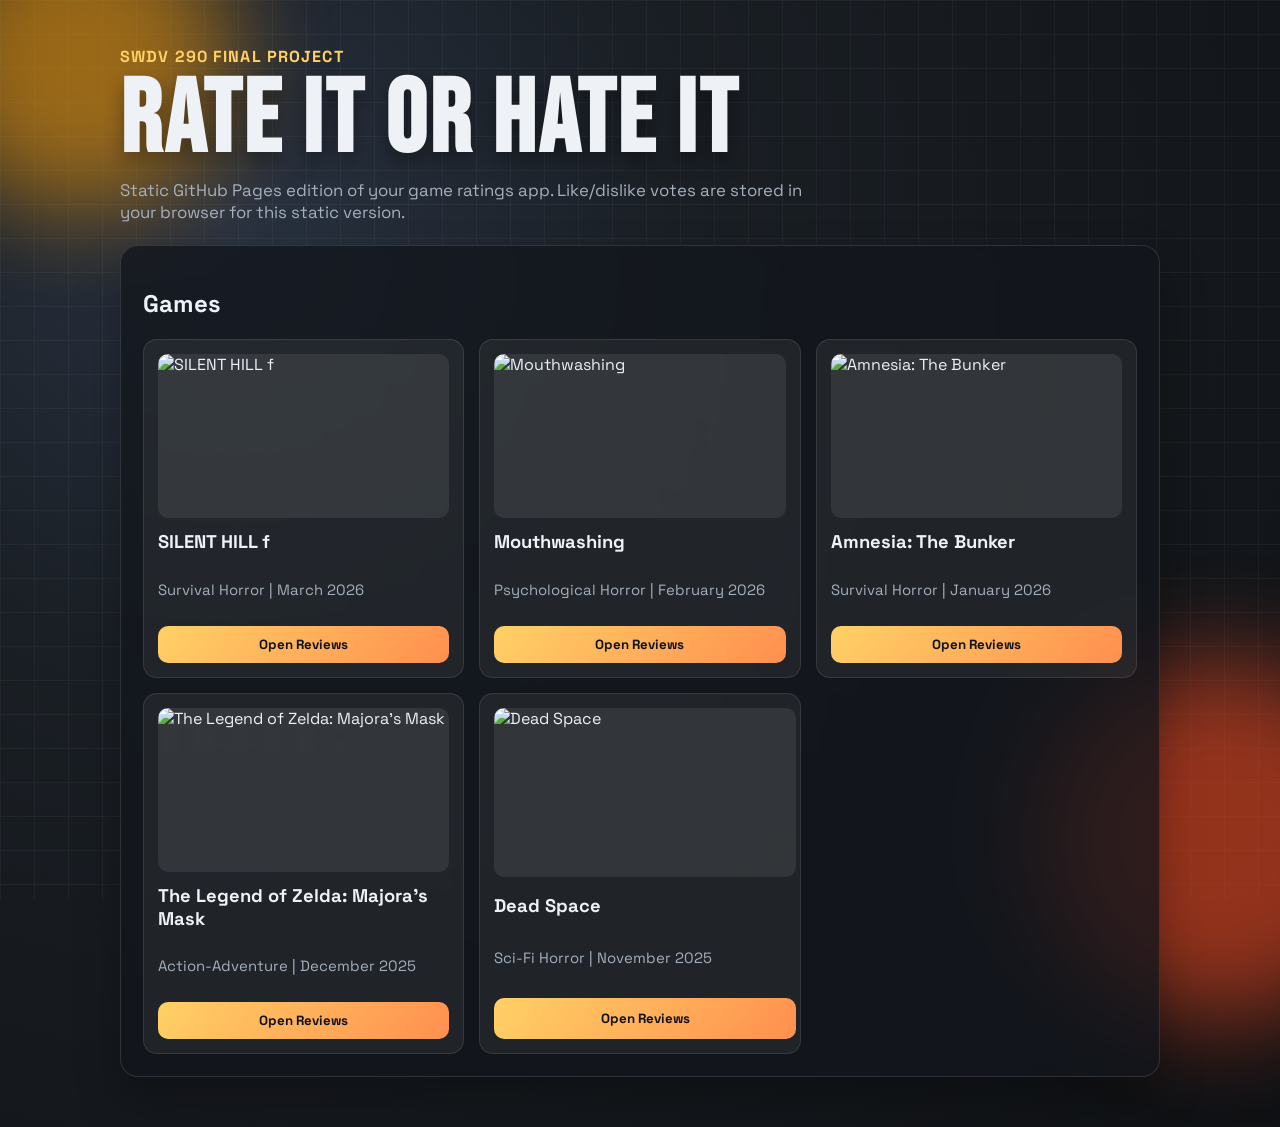
==== docs/index.html @ f2ff6d08 "Initial project upload" ====
<!doctype html>
<html lang="en-US">
  <head>
    <meta charset="utf-8" />
    <meta name="viewport" content="width=device-width, initial-scale=1" />
    <title>Rate It or Hate It</title>
    <link rel="preconnect" href="https://fonts.googleapis.com" />
    <link rel="preconnect" href="https://fonts.gstatic.com" crossorigin />
    <link href="https://fonts.googleapis.com/css2?family=Bebas+Neue&family=Space+Grotesk:wght@400;600;700&display=swap" rel="stylesheet" />
    <link rel="stylesheet" href="assets/styles.css" />
  </head>
  <body>
    <div class="bg-grid"></div>
    <div class="bg-glow bg-glow-one"></div>
    <div class="bg-glow bg-glow-two"></div>

    <main class="app-shell">
      <header class="hero">
        <p class="eyebrow">SWDV 290 Final Project</p>
        <h1>Rate It or Hate It</h1>
        <p class="hero-copy">
          Static GitHub Pages edition of your game ratings app.
          Like/dislike votes are stored in your browser for this static version.
        </p>
      </header>

      <section id="list-view" class="panel"></section>
      <section id="detail-view" class="panel hidden"></section>
    </main>

    <script src="assets/app.js" defer></script>
  </body>
</html>
---- docs/assets/styles.css ----
:root {
  --bg: #0f1114;
  --panel: rgba(19, 23, 29, 0.78);
  --panel-border: rgba(255, 255, 255, 0.12);
  --text: #eef2f7;
  --muted: #a4afbd;
  --accent: #ff4d21;
  --accent-2: #ffd166;
  --good: #2fd47b;
  --bad: #ff5b6e;
  --shadow: 0 22px 45px rgba(0, 0, 0, 0.28);
}

* {
  box-sizing: border-box;
}

body {
  margin: 0;
  min-height: 100vh;
  font-family: "Space Grotesk", sans-serif;
  color: var(--text);
  background: radial-gradient(circle at 18% 20%, #293241 0%, #1a1f25 32%, #0f1114 100%);
  overflow-x: hidden;
}

.bg-grid {
  position: fixed;
  inset: 0;
  pointer-events: none;
  background-image: linear-gradient(rgba(255, 255, 255, 0.04) 1px, transparent 1px),
    linear-gradient(90deg, rgba(255, 255, 255, 0.04) 1px, transparent 1px);
  background-size: 34px 34px;
  z-index: -3;
}

.bg-glow {
  position: fixed;
  z-index: -2;
  border-radius: 999px;
  filter: blur(50px);
  opacity: 0.55;
  animation: pulse 7s ease-in-out infinite;
}

.bg-glow-one {
  width: 300px;
  height: 300px;
  background: #fd9e02;
  top: -90px;
  left: -70px;
}

.bg-glow-two {
  width: 360px;
  height: 360px;
  background: #ff4d21;
  bottom: -120px;
  right: -120px;
  animation-delay: 1.6s;
}

@keyframes pulse {
  0%,
  100% {
    transform: scale(0.95);
  }
  50% {
    transform: scale(1.08);
  }
}

.app-shell {
  width: min(1040px, 92vw);
  margin: 0 auto;
  padding: 30px 0 50px;
}

.hero {
  margin-bottom: 22px;
  animation: slide-in 0.6s ease-out;
}

.eyebrow {
  letter-spacing: 0.07em;
  text-transform: uppercase;
  color: var(--accent-2);
  font-weight: 700;
  margin-bottom: 8px;
}

.hero h1 {
  margin: 0;
  font-family: "Bebas Neue", sans-serif;
  letter-spacing: 0.03em;
  font-size: clamp(3.2rem, 10vw, 6.4rem);
  line-height: 0.92;
  text-shadow: 0 9px 20px rgba(0, 0, 0, 0.35);
}

.hero-copy {
  max-width: 700px;
  color: var(--muted);
  margin-top: 10px;
  font-size: 1.05rem;
}

.panel {
  border: 1px solid var(--panel-border);
  background: var(--panel);
  border-radius: 18px;
  backdrop-filter: blur(8px);
  box-shadow: var(--shadow);
  padding: 22px;
  animation: slide-in 0.55s ease-out;
}

.hidden {
  display: none;
}

.game-grid {
  display: grid;
  grid-template-columns: repeat(auto-fit, minmax(260px, 1fr));
  gap: 15px;
}

.game-card {
  display: grid;
  gap: 12px;
  background: rgba(255, 255, 255, 0.06);
  border: 1px solid rgba(255, 255, 255, 0.1);
  border-radius: 14px;
  padding: 14px;
  transform: translateY(0);
  transition: transform 0.25s ease, border-color 0.25s ease;
}

.game-card:hover {
  transform: translateY(-5px);
  border-color: rgba(255, 255, 255, 0.28);
}

.cover {
  width: 100%;
  aspect-ratio: 16 / 9;
  object-fit: cover;
  border-radius: 10px;
  background: rgba(255, 255, 255, 0.08);
}

.game-title {
  margin: 0;
  font-size: 1.15rem;
}

.game-meta {
  color: var(--muted);
  font-size: 0.93rem;
}

.btn {
  border: none;
  border-radius: 10px;
  padding: 10px 12px;
  cursor: pointer;
  font-weight: 700;
  font-family: inherit;
  transition: transform 0.2s ease, filter 0.2s ease;
}

.btn:hover {
  transform: translateY(-1px);
  filter: brightness(1.06);
}

.btn-primary {
  color: #101318;
  background: linear-gradient(130deg, #ffd166, #ff8f4f);
}

.btn-back {
  color: var(--text);
  background: rgba(255, 255, 255, 0.12);
}

.detail-header {
  display: grid;
  grid-template-columns: 220px 1fr;
  gap: 18px;
  margin-bottom: 20px;
}

.detail-cover {
  width: 100%;
  border-radius: 12px;
  aspect-ratio: 1 / 1;
  object-fit: cover;
  background: rgba(255, 255, 255, 0.08);
}

.review-list {
  display: grid;
  gap: 12px;
}

.review-item {
  border: 1px solid rgba(255, 255, 255, 0.1);
  border-radius: 12px;
  background: rgba(255, 255, 255, 0.05);
  padding: 14px;
}

.review-text {
  margin: 0 0 10px;
}

.vote-row {
  display: flex;
  gap: 10px;
}

.vote-btn {
  border: none;
  border-radius: 9px;
  padding: 8px 11px;
  color: #0f1114;
  font-weight: 700;
  cursor: pointer;
}

.vote-like {
  background: var(--good);
}

.vote-dislike {
  background: var(--bad);
}

.video-link {
  display: inline-block;
  margin-top: 8px;
  color: var(--accent-2);
  font-weight: 700;
}

.empty {
  color: var(--muted);
}

@keyframes slide-in {
  from {
    opacity: 0;
    transform: translateY(8px);
  }
  to {
    opacity: 1;
    transform: translateY(0);
  }
}

@media (max-width: 760px) {
  .app-shell {
    width: min(1040px, 95vw);
    padding-top: 20px;
  }

  .panel {
    padding: 16px;
  }

  .detail-header {
    grid-template-columns: 1fr;
  }

  .detail-cover {
    aspect-ratio: 16 / 9;
    max-height: 280px;
  }
}
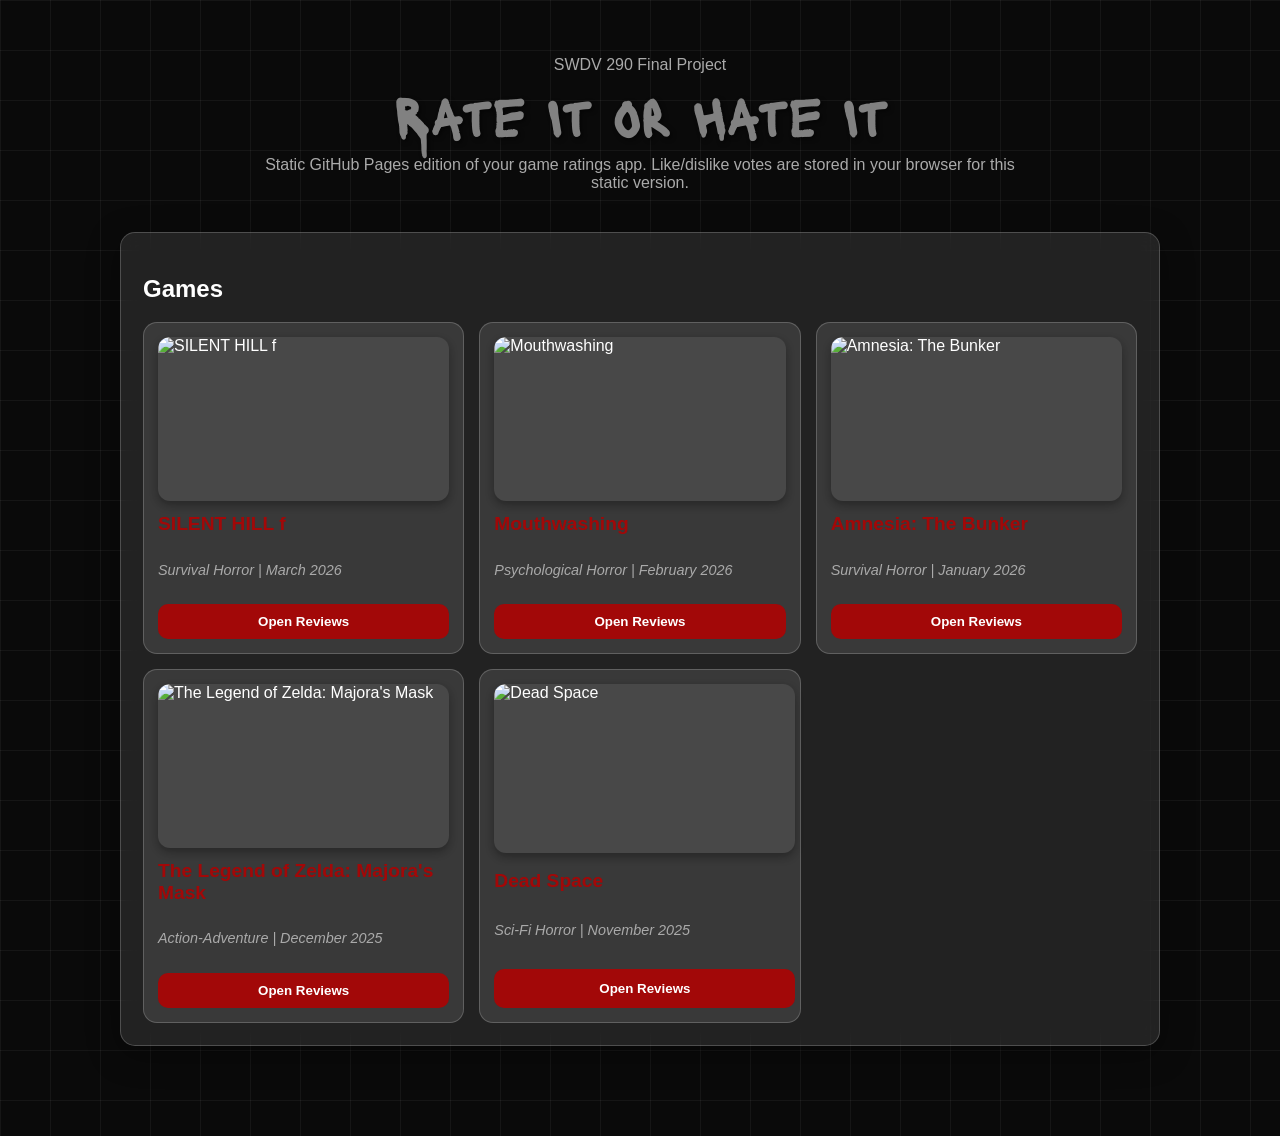
==== commit bb873258: "Restore original Pages styling" ====
--- a/docs/index.html
+++ b/docs/index.html
@@ -6,7 +6,7 @@
     <title>Rate It or Hate It</title>
     <link rel="preconnect" href="https://fonts.googleapis.com" />
     <link rel="preconnect" href="https://fonts.gstatic.com" crossorigin />
-    <link href="https://fonts.googleapis.com/css2?family=Bebas+Neue&family=Space+Grotesk:wght@400;600;700&display=swap" rel="stylesheet" />
+    <link href="https://fonts.googleapis.com/css2?family=Lacquer&family=Arial:wght@400;700&display=swap" rel="stylesheet" />
     <link rel="stylesheet" href="assets/styles.css" />
   </head>
   <body>
--- a/docs/assets/styles.css
+++ b/docs/assets/styles.css
@@ -1,14 +1,15 @@
 :root {
-  --bg: #0f1114;
-  --panel: rgba(19, 23, 29, 0.78);
-  --panel-border: rgba(255, 255, 255, 0.12);
-  --text: #eef2f7;
-  --muted: #a4afbd;
-  --accent: #ff4d21;
-  --accent-2: #ffd166;
-  --good: #2fd47b;
-  --bad: #ff5b6e;
-  --shadow: 0 22px 45px rgba(0, 0, 0, 0.28);
+  --bg: #0a0a0a;
+  --panel: rgba(255, 255, 255, 0.1);
+  --panel-border: rgba(255, 255, 255, 0.2);
+  --text: #ffffff;
+  --muted: #aaaaaa;
+  --title: #818181;
+  --link: #a20808;
+  --link-hover: #ff0000;
+  --good: #00ff88;
+  --bad: #ff4444;
+  --shadow: 0 8px 32px 0 rgba(0, 0, 0, 0.37);
 }
 
 * {
@@ -18,29 +19,22 @@
 body {
   margin: 0;
   min-height: 100vh;
-  font-family: "Space Grotesk", sans-serif;
+  font-family: Arial, sans-serif;
   color: var(--text);
-  background: radial-gradient(circle at 18% 20%, #293241 0%, #1a1f25 32%, #0f1114 100%);
+  background-color: var(--bg);
+  background-image: linear-gradient(rgba(255, 255, 255, 0.05) 1px, transparent 1px),
+    linear-gradient(90deg, rgba(255, 255, 255, 0.05) 1px, transparent 1px);
+  background-size: 50px 50px;
   overflow-x: hidden;
+  padding: 40px;
 }
 
 .bg-grid {
-  position: fixed;
-  inset: 0;
-  pointer-events: none;
-  background-image: linear-gradient(rgba(255, 255, 255, 0.04) 1px, transparent 1px),
-    linear-gradient(90deg, rgba(255, 255, 255, 0.04) 1px, transparent 1px);
-  background-size: 34px 34px;
-  z-index: -3;
+  display: none;
 }
 
 .bg-glow {
-  position: fixed;
-  z-index: -2;
-  border-radius: 999px;
-  filter: blur(50px);
-  opacity: 0.55;
-  animation: pulse 7s ease-in-out infinite;
+  display: none;
 }
 
 .bg-glow-one {
@@ -71,48 +65,48 @@
 }
 
 .app-shell {
-  width: min(1040px, 92vw);
+  width: min(1040px, 100%);
   margin: 0 auto;
-  padding: 30px 0 50px;
+  padding: 0 0 50px;
 }
 
 .hero {
-  margin-bottom: 22px;
-  animation: slide-in 0.6s ease-out;
+  margin-bottom: 40px;
 }
 
 .eyebrow {
-  letter-spacing: 0.07em;
-  text-transform: uppercase;
-  color: var(--accent-2);
-  font-weight: 700;
-  margin-bottom: 8px;
+  color: var(--muted);
+  text-align: center;
+  margin-bottom: 10px;
 }
 
 .hero h1 {
   margin: 0;
-  font-family: "Bebas Neue", sans-serif;
-  letter-spacing: 0.03em;
-  font-size: clamp(3.2rem, 10vw, 6.4rem);
-  line-height: 0.92;
-  text-shadow: 0 9px 20px rgba(0, 0, 0, 0.35);
+  font-family: "Lacquer", cursive;
+  color: var(--title);
+  text-shadow: 2px 2px 4px rgba(0, 0, 0, 0.5);
+  font-size: clamp(2.2rem, 7vw, 3.5rem);
+  line-height: 1.1;
+  text-align: center;
 }
 
 .hero-copy {
-  max-width: 700px;
+  max-width: 760px;
   color: var(--muted);
   margin-top: 10px;
-  font-size: 1.05rem;
+  margin-left: auto;
+  margin-right: auto;
+  text-align: center;
+  font-size: 1rem;
 }
 
 .panel {
   border: 1px solid var(--panel-border);
   background: var(--panel);
-  border-radius: 18px;
-  backdrop-filter: blur(8px);
+  border-radius: 15px;
+  backdrop-filter: blur(10px);
   box-shadow: var(--shadow);
   padding: 22px;
-  animation: slide-in 0.55s ease-out;
 }
 
 .hidden {
@@ -128,35 +122,39 @@
 .game-card {
   display: grid;
   gap: 12px;
-  background: rgba(255, 255, 255, 0.06);
-  border: 1px solid rgba(255, 255, 255, 0.1);
+  background: rgba(255, 255, 255, 0.1);
+  border: 1px solid rgba(255, 255, 255, 0.2);
   border-radius: 14px;
   padding: 14px;
   transform: translateY(0);
-  transition: transform 0.25s ease, border-color 0.25s ease;
+  transition: all 0.3s ease;
 }
 
 .game-card:hover {
   transform: translateY(-5px);
-  border-color: rgba(255, 255, 255, 0.28);
+  background: rgba(255, 255, 255, 0.15);
+  box-shadow: 0 12px 40px 0 rgba(0, 0, 0, 0.5);
 }
 
 .cover {
   width: 100%;
   aspect-ratio: 16 / 9;
   object-fit: cover;
-  border-radius: 10px;
+  border-radius: 12px;
   background: rgba(255, 255, 255, 0.08);
+  box-shadow: 0 4px 8px rgba(0, 0, 0, 0.3);
 }
 
 .game-title {
   margin: 0;
-  font-size: 1.15rem;
+  font-size: 1.2rem;
+  color: var(--link);
 }
 
 .game-meta {
   color: var(--muted);
-  font-size: 0.93rem;
+  font-size: 0.9rem;
+  font-style: italic;
 }
 
 .btn {
@@ -175,13 +173,13 @@
 }
 
 .btn-primary {
-  color: #101318;
-  background: linear-gradient(130deg, #ffd166, #ff8f4f);
+  color: white;
+  background: var(--link);
 }
 
 .btn-back {
   color: var(--text);
-  background: rgba(255, 255, 255, 0.12);
+  background: #000000;
 }
 
 .detail-header {
@@ -197,6 +195,7 @@
   aspect-ratio: 1 / 1;
   object-fit: cover;
   background: rgba(255, 255, 255, 0.08);
+  box-shadow: 0 4px 8px rgba(0, 0, 0, 0.3);
 }
 
 .review-list {
@@ -205,10 +204,10 @@
 }
 
 .review-item {
-  border: 1px solid rgba(255, 255, 255, 0.1);
-  border-radius: 12px;
-  background: rgba(255, 255, 255, 0.05);
-  padding: 14px;
+  border: 1px solid rgba(255, 255, 255, 0.2);
+  border-radius: 15px;
+  background: rgba(255, 255, 255, 0.1);
+  padding: 20px;
 }
 
 .review-text {
@@ -222,8 +221,8 @@
 
 .vote-btn {
   border: none;
-  border-radius: 9px;
-  padding: 8px 11px;
+  border-radius: 5px;
+  padding: 8px 15px;
   color: #0f1114;
   font-weight: 700;
   cursor: pointer;
@@ -240,8 +239,13 @@
 .video-link {
   display: inline-block;
   margin-top: 8px;
-  color: var(--accent-2);
+  color: var(--link);
   font-weight: 700;
+}
+
+.video-link:hover,
+.game-title:hover {
+  color: var(--link-hover);
 }
 
 .empty {
@@ -262,11 +266,15 @@
 @media (max-width: 760px) {
   .app-shell {
     width: min(1040px, 95vw);
-    padding-top: 20px;
+    padding-top: 0;
   }
 
   .panel {
     padding: 16px;
+  }
+
+  body {
+    padding: 20px;
   }
 
   .detail-header {
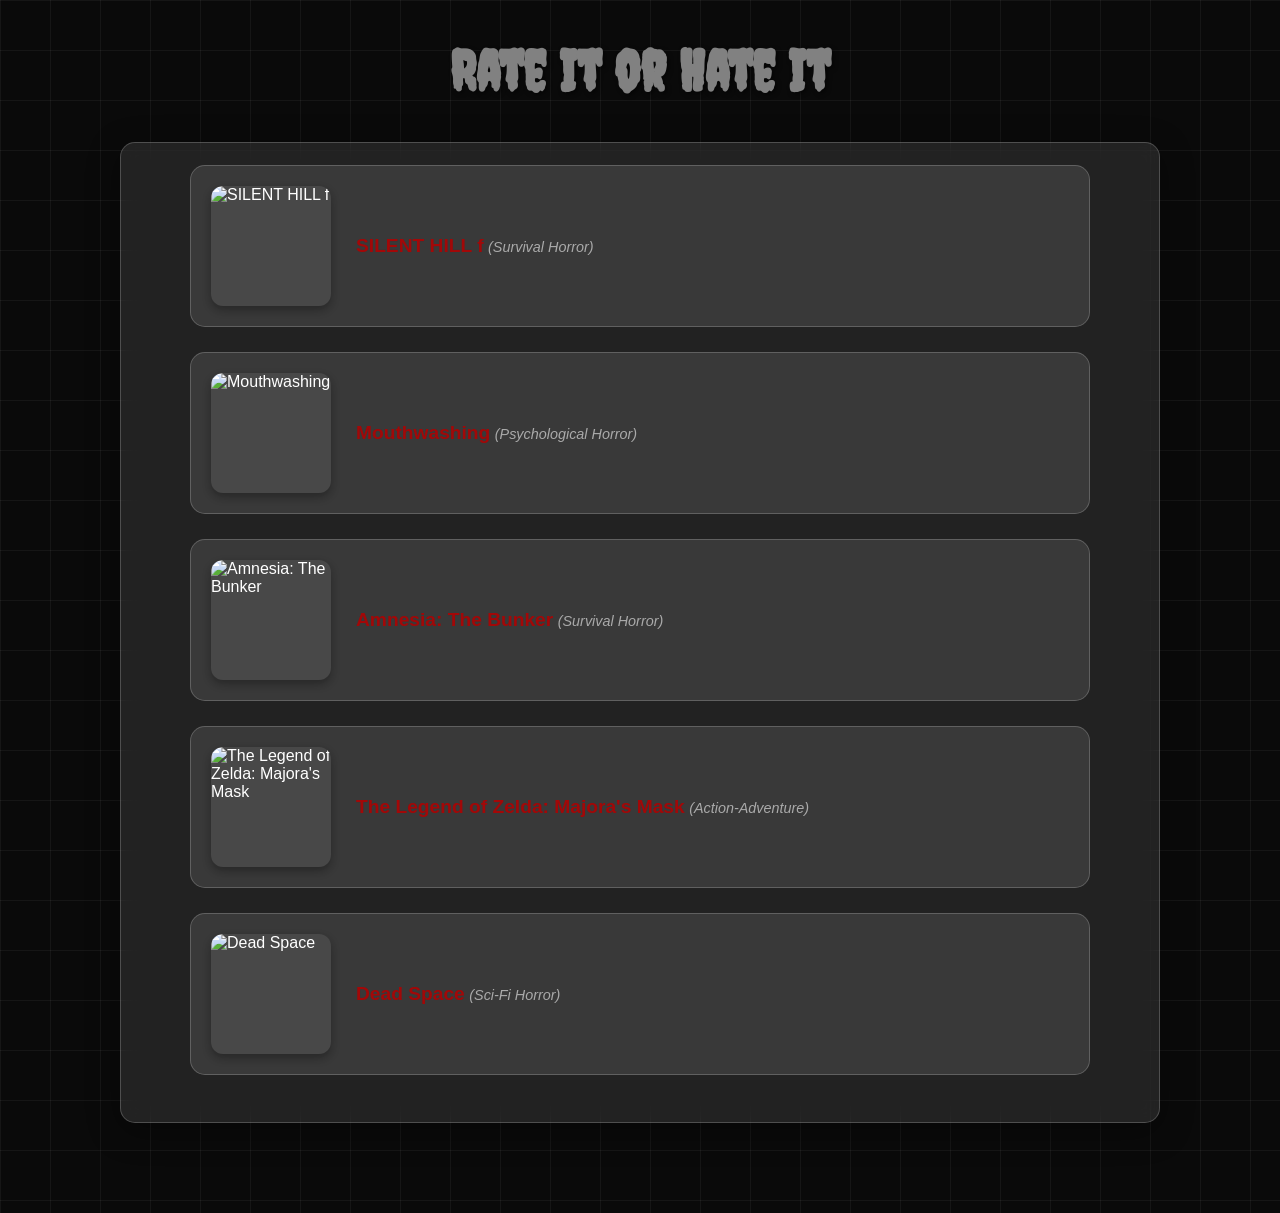
==== commit e1d4b4e0: "scarier font" ====
--- a/docs/index.html
+++ b/docs/index.html
@@ -6,7 +6,7 @@
     <title>Rate It or Hate It</title>
     <link rel="preconnect" href="https://fonts.googleapis.com" />
     <link rel="preconnect" href="https://fonts.gstatic.com" crossorigin />
-    <link href="https://fonts.googleapis.com/css2?family=Lacquer&family=Arial:wght@400;700&display=swap" rel="stylesheet" />
+    <link href="https://fonts.googleapis.com/css2?family=Creepster&family=Lacquer&display=swap" rel="stylesheet" />
     <link rel="stylesheet" href="assets/styles.css" />
   </head>
   <body>
--- a/docs/assets/styles.css
+++ b/docs/assets/styles.css
@@ -82,7 +82,7 @@
 
 .hero h1 {
   margin: 0;
-  font-family: "Lacquer", cursive;
+  font-family: "Creepster", "Lacquer", cursive;
   color: var(--title);
   text-shadow: 2px 2px 4px rgba(0, 0, 0, 0.5);
   font-size: clamp(2.2rem, 7vw, 3.5rem);
@@ -100,6 +100,11 @@
   font-size: 1rem;
 }
 
+.hero .eyebrow,
+.hero .hero-copy {
+  display: none;
+}
+
 .panel {
   border: 1px solid var(--panel-border);
   background: var(--panel);
@@ -111,6 +116,13 @@
 
 .hidden {
   display: none;
+}
+
+.game-list {
+  list-style: none;
+  padding: 0;
+  max-width: 900px;
+  margin: 0 auto;
 }
 
 .game-grid {
@@ -120,12 +132,14 @@
 }
 
 .game-card {
-  display: grid;
-  gap: 12px;
+  display: flex;
+  align-items: center;
+  gap: 0;
   background: rgba(255, 255, 255, 0.1);
   border: 1px solid rgba(255, 255, 255, 0.2);
-  border-radius: 14px;
-  padding: 14px;
+  border-radius: 15px;
+  padding: 20px;
+  margin-bottom: 25px;
   transform: translateY(0);
   transition: all 0.3s ease;
 }
@@ -137,10 +151,11 @@
 }
 
 .cover {
-  width: 100%;
-  aspect-ratio: 16 / 9;
+  width: 120px;
+  height: 120px;
   object-fit: cover;
   border-radius: 12px;
+  margin-right: 25px;
   background: rgba(255, 255, 255, 0.08);
   box-shadow: 0 4px 8px rgba(0, 0, 0, 0.3);
 }
@@ -149,6 +164,24 @@
   margin: 0;
   font-size: 1.2rem;
   color: var(--link);
+}
+
+.game-link {
+  color: var(--link);
+  text-decoration: none;
+  font-size: 1.2rem;
+  font-weight: bold;
+}
+
+.game-link:hover {
+  color: var(--link-hover);
+  text-decoration: underline;
+}
+
+.genre {
+  color: var(--muted);
+  font-size: 0.9rem;
+  font-style: italic;
 }
 
 .game-meta {
@@ -187,6 +220,12 @@
   grid-template-columns: 220px 1fr;
   gap: 18px;
   margin-bottom: 20px;
+  background: rgba(255, 255, 255, 0.1);
+  backdrop-filter: blur(10px);
+  border-radius: 15px;
+  padding: 25px;
+  border: 1px solid rgba(255, 255, 255, 0.2);
+  box-shadow: 0 8px 32px 0 rgba(0, 0, 0, 0.37);
 }
 
 .detail-cover {
@@ -208,6 +247,13 @@
   border-radius: 15px;
   background: rgba(255, 255, 255, 0.1);
   padding: 20px;
+  box-shadow: 0 8px 32px 0 rgba(0, 0, 0, 0.37);
+  transition: all 0.3s ease;
+}
+
+.review-item:hover {
+  background: rgba(255, 255, 255, 0.15);
+  transform: translateY(-2px);
 }
 
 .review-text {
@@ -217,6 +263,7 @@
 .vote-row {
   display: flex;
   gap: 10px;
+  margin-top: 10px;
 }
 
 .vote-btn {
@@ -244,8 +291,26 @@
 }
 
 .video-link:hover,
-.game-title:hover {
+.game-title:hover,
+.back-link:hover {
   color: var(--link-hover);
+  text-decoration: underline;
+}
+
+.back-link {
+  color: var(--link);
+  text-decoration: none;
+  font-weight: bold;
+}
+
+.video-section {
+  background: rgba(255, 255, 255, 0.1);
+  backdrop-filter: blur(10px);
+  border-radius: 15px;
+  padding: 25px;
+  margin-top: 30px;
+  border: 1px solid rgba(255, 255, 255, 0.2);
+  box-shadow: 0 8px 32px 0 rgba(0, 0, 0, 0.37);
 }
 
 .empty {
@@ -281,6 +346,19 @@
     grid-template-columns: 1fr;
   }
 
+  .game-card {
+    align-items: flex-start;
+    flex-direction: column;
+  }
+
+  .cover {
+    width: 100%;
+    height: auto;
+    aspect-ratio: 16 / 9;
+    margin-right: 0;
+    margin-bottom: 16px;
+  }
+
   .detail-cover {
     aspect-ratio: 16 / 9;
     max-height: 280px;
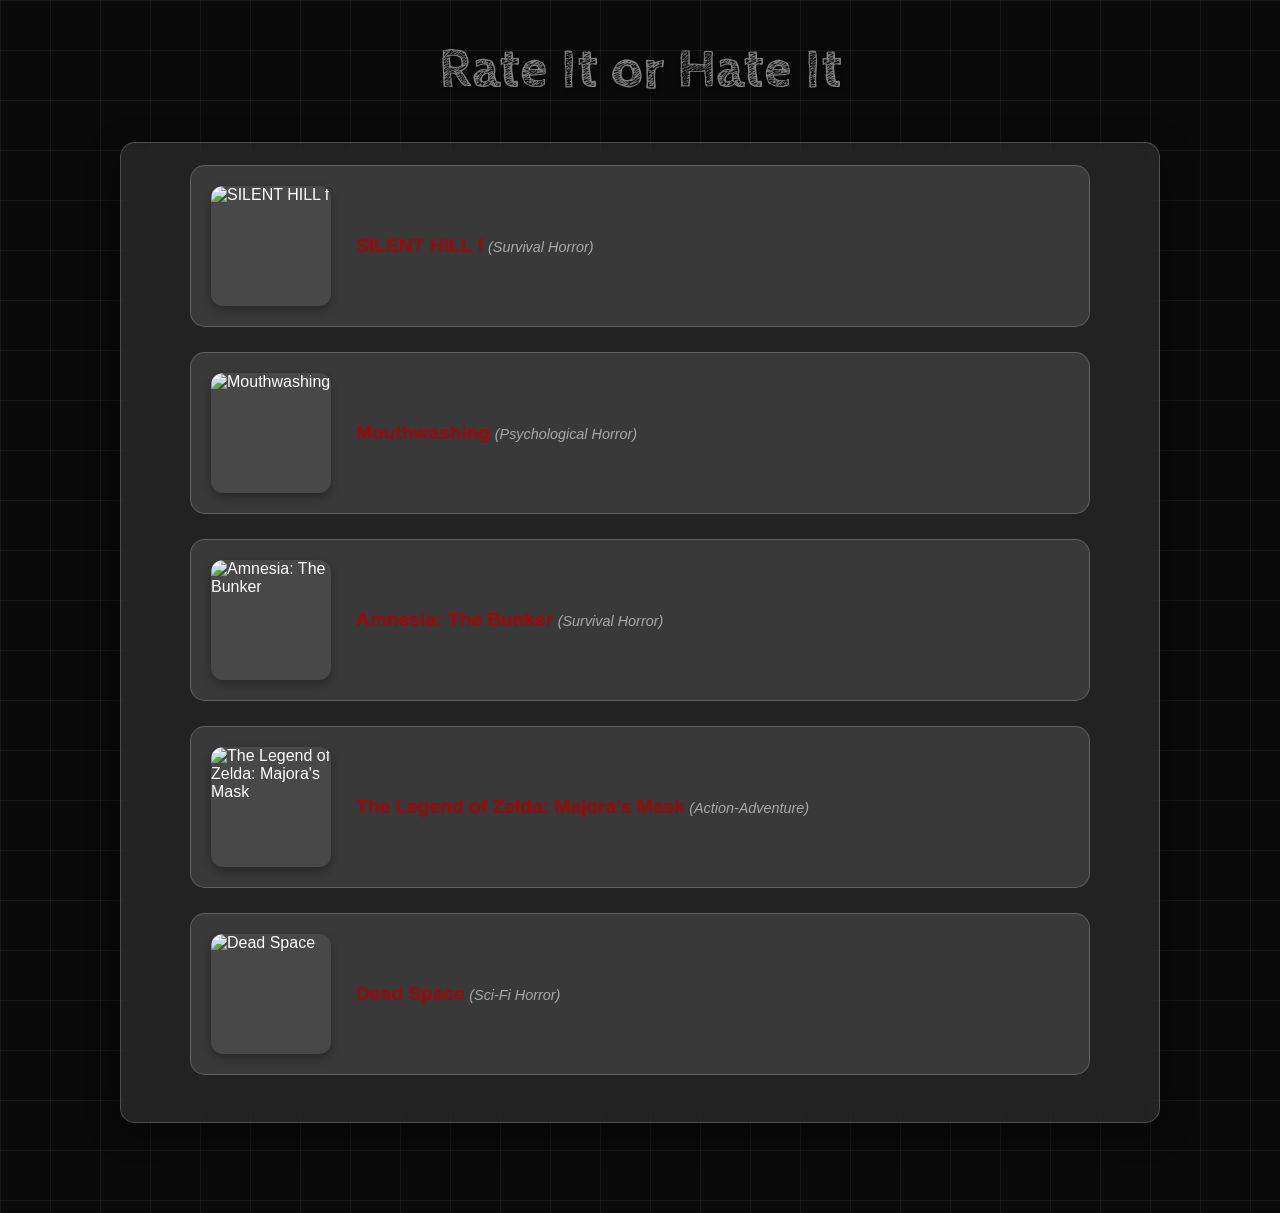
==== commit e2d4358e: "Switch header font AGAIN" ====
--- a/docs/index.html
+++ b/docs/index.html
@@ -6,7 +6,7 @@
     <title>Rate It or Hate It</title>
     <link rel="preconnect" href="https://fonts.googleapis.com" />
     <link rel="preconnect" href="https://fonts.gstatic.com" crossorigin />
-    <link href="https://fonts.googleapis.com/css2?family=Creepster&family=Lacquer&display=swap" rel="stylesheet" />
+    <link href="https://fonts.googleapis.com/css2?family=Cabin+Sketch:wght@700&family=Lacquer&display=swap" rel="stylesheet" />
     <link rel="stylesheet" href="assets/styles.css" />
   </head>
   <body>
--- a/docs/assets/styles.css
+++ b/docs/assets/styles.css
@@ -82,7 +82,7 @@
 
 .hero h1 {
   margin: 0;
-  font-family: "Creepster", "Lacquer", cursive;
+  font-family: "Cabin Sketch", "Lacquer", cursive;
   color: var(--title);
   text-shadow: 2px 2px 4px rgba(0, 0, 0, 0.5);
   font-size: clamp(2.2rem, 7vw, 3.5rem);
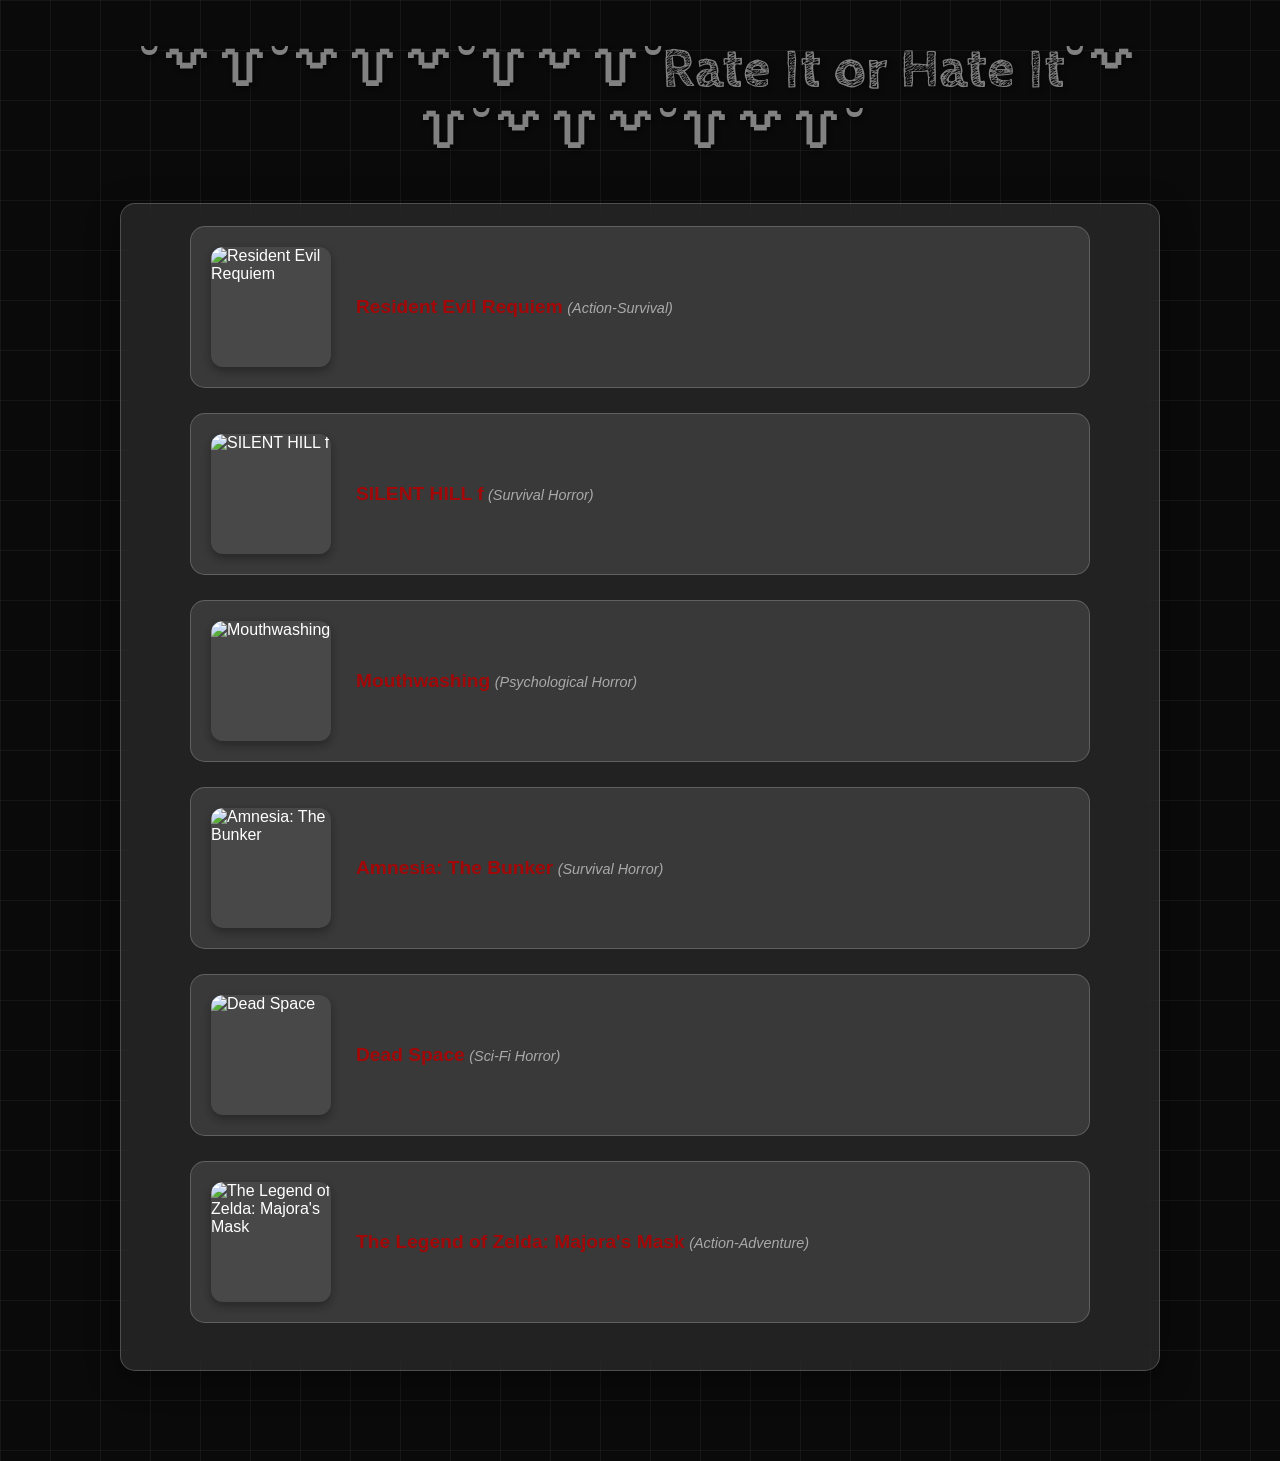
==== commit 721c0fad: "Update docs site content" ====
--- a/docs/index.html
+++ b/docs/index.html
@@ -17,7 +17,7 @@
     <main class="app-shell">
       <header class="hero">
         <p class="eyebrow">SWDV 290 Final Project</p>
-        <h1>Rate It or Hate It</h1>
+        <h1>˘꒷꒦˘꒷꒦꒷˘꒦꒷꒦˘Rate It or Hate It˘꒷꒦˘꒷꒦꒷˘꒦꒷꒦˘</h1>
         <p class="hero-copy">
           Static GitHub Pages edition of your game ratings app.
           Like/dislike votes are stored in your browser for this static version.
